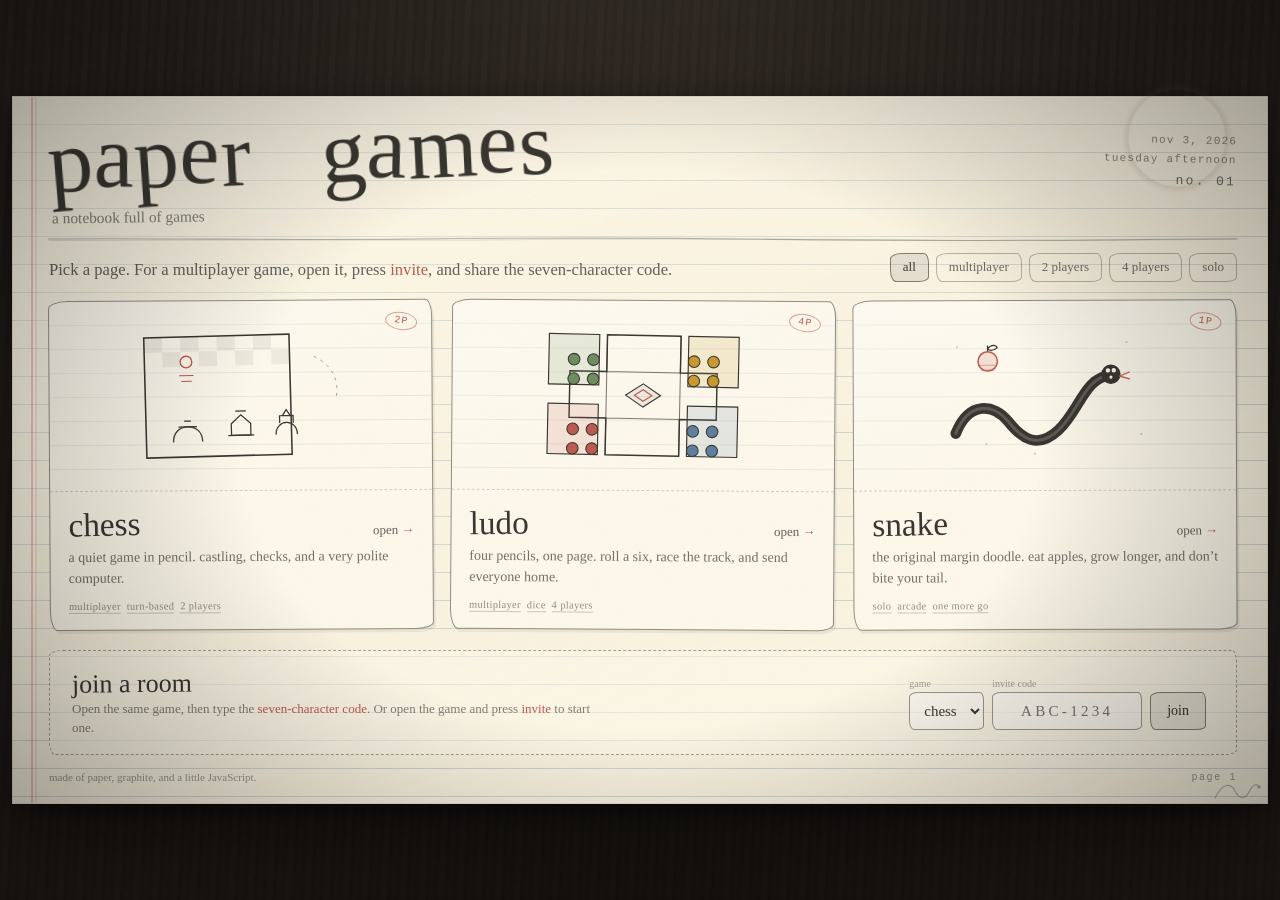
==== index.html @ 5cd3dcb8 "Paper Games: fix peer-to-peer rooms and rework the Ludo board Rooms - Adapt to the current Trystero " ====
<!DOCTYPE html>
<html lang="en">
<head>
<meta charset="utf-8">
<meta name="viewport" content="width=device-width, initial-scale=1">
<title>paper games — a notebook full of games</title>
<style>
  :root{
    --paper:#fbf4e2;
    --paper-hi:#fdf8ea;
    --ink:#3a3733;
    --soft:rgba(58,55,50,.62);
    --rule:rgba(96,136,168,.30);
    --red:#bf5a4e;
    --green:#6f8f5f;
    --yellow:#c99a2c;
    --blue:#5f7f9f;
    --hand:"Bradley Hand","Chalkboard SE","Segoe Print","Comic Sans MS",cursive;
    --type:"Courier New",Courier,monospace;
  }
  *{box-sizing:border-box}
  html{height:100%}
  body{
    margin:0;
    min-height:100%;
    padding:10px 12px;
    display:flex;
    align-items:center;
    justify-content:center;
    font-family:var(--hand);
    color:var(--ink);
    background:
      radial-gradient(900px 520px at 50% -10%, rgba(255,236,198,.10), transparent 62%),
      radial-gradient(1200px 800px at 50% 115%, rgba(0,0,0,.55), transparent 68%),
      repeating-linear-gradient(93deg, #2b241f 0 4px, #29221d 4px 9px, #2d2620 9px 15px, #28211c 15px 19px);
    background-color:#241e1a;
    overflow-x:hidden;
    -webkit-font-smoothing:antialiased;
  }
  body::after{
    content:"";
    position:fixed;
    inset:0;
    pointer-events:none;
    background:radial-gradient(ellipse at center, transparent 44%, rgba(0,0,0,.42) 100%);
    z-index:5;
  }
  .paper{
    position:relative;
    width:min(1900px,100%);
    padding:26px 30px 20px 36px;
    background-color:var(--paper);
    background-image:
      linear-gradient(158deg, rgba(255,250,235,.55), rgba(240,229,203,.10) 58%, rgba(255,255,255,0) 100%),
      repeating-linear-gradient(to bottom, transparent 0 27px, var(--rule) 27px 28px);
    box-shadow:
      0 1px 0 rgba(255,255,255,.55) inset,
      0 30px 70px rgba(0,0,0,.55),
      0 6px 18px rgba(0,0,0,.32);
    border:1px solid rgba(90,72,45,.12);
    animation:settle .6s cubic-bezier(.2,.8,.2,1) both;
  }
  @keyframes settle{
    from{opacity:0; transform:translateY(14px) scale(.994)}
    to{opacity:1; transform:none}
  }
  .paper::before{
    content:"";
    position:absolute;
    top:0; bottom:0;
    left:18px;
    width:1.5px;
    background:rgba(191,90,78,.30);
    box-shadow:4px 0 0 rgba(191,90,78,.13);
    pointer-events:none;
    z-index:1;
  }
  .paper::after{
    content:"";
    position:absolute;
    inset:0;
    z-index:50;
    pointer-events:none;
    opacity:.055;
    mix-blend-mode:multiply;
    background-image:url("data:image/svg+xml,%3Csvg xmlns='http://www.w3.org/2000/svg' width='180' height='180'%3E%3Cfilter id='n'%3E%3CfeTurbulence type='fractalNoise' baseFrequency='.86' numOctaves='3' stitchTiles='stitch'/%3E%3C/filter%3E%3Crect width='180' height='180' filter='url(%23n)' opacity='.7'/%3E%3C/svg%3E");
  }
  .stain{
    position:absolute;
    top:-22px; right:24px;
    width:132px; height:126px;
    border-radius:47% 53% 50% 50%;
    transform:rotate(14deg);
    background:radial-gradient(circle at 50% 50%,
      transparent 0 52%,
      rgba(132,92,48,.13) 54%,
      rgba(132,92,48,.07) 57%,
      rgba(132,92,48,.015) 60%,
      transparent 62%);
    filter:blur(.6px);
    pointer-events:none;
    z-index:0;
  }

  header{
    position:relative;
    z-index:3;
    display:flex;
    justify-content:space-between;
    align-items:flex-start;
    gap:18px;
  }
  h1{
    margin:0;
    font-weight:400;
    font-size:clamp(56px,7vw,104px);
    line-height:.82;
    letter-spacing:.01em;
    transform:rotate(-2deg);
    transform-origin:left bottom;
    filter:url(#pencil-edge);
  }
  h1 span{display:inline-block; transform:translateY(var(--y,0)) rotate(var(--r,0deg))}
  .subtitle{
    margin:10px 0 0 3px;
    font-size:clamp(14px,1.2vw,17px);
    color:var(--soft);
    transform:rotate(-.8deg);
  }
  .meta{
    flex:none;
    text-align:right;
    font-family:var(--type);
    font-size:11px;
    line-height:1.75;
    letter-spacing:.11em;
    color:rgba(58,55,50,.58);
    transform:rotate(1.2deg);
    padding-top:8px;
  }
  .meta b{font-weight:400; display:block}
  .meta .no{font-size:13px; letter-spacing:.18em; color:rgba(58,55,50,.72)}

  .rule{
    display:block;
    width:100%;
    height:7px;
    margin:12px 0 4px;
    color:var(--ink);
    overflow:visible;
    position:relative;
    z-index:2;
  }

  .intro{
    position:relative;
    z-index:3;
    display:flex;
    justify-content:space-between;
    align-items:flex-end;
    gap:18px;
    margin:10px 0 18px;
  }
  .intro p{
    margin:0;
    max-width:720px;
    font-size:clamp(15px,1.3vw,19px);
    line-height:1.45;
    color:rgba(58,55,50,.78);
  }
  .intro p b{font-weight:400; color:var(--red)}
  .filters{display:flex; flex-wrap:wrap; gap:7px; justify-content:flex-end}
  .chip{
    appearance:none;
    padding:5px 12px 6px;
    font-family:var(--hand);
    font-size:13px;
    color:rgba(58,55,50,.72);
    background:transparent;
    border:1.3px solid rgba(58,55,50,.35);
    border-radius:12px 5px 10px 6px / 6px 10px 5px 12px;
    cursor:pointer;
  }
  .chip:hover{background:rgba(58,55,50,.06)}
  .chip.active{background:rgba(58,55,50,.1); border-color:rgba(58,55,50,.6); color:var(--ink)}
  .chip:focus-visible{outline:2px solid var(--red); outline-offset:2px}

  .games{
    position:relative;
    z-index:3;
    display:grid;
    grid-template-columns:repeat(3,minmax(0,1fr));
    gap:18px;
  }
  .game-card{
    position:relative;
    display:flex;
    flex-direction:column;
    min-height:330px;
    color:var(--ink);
    text-decoration:none;
    background:var(--paper-hi);
    border:1.5px solid rgba(58,55,50,.55);
    border-radius:20px 7px 17px 8px / 8px 17px 7px 20px;
    box-shadow:2px 3px 0 rgba(58,55,50,.08);
    overflow:hidden;
    transition:transform .18s ease, box-shadow .18s ease;
    transform:rotate(var(--tilt,-.35deg));
  }
  .game-card:nth-child(2){--tilt:.4deg}
  .game-card:nth-child(3){--tilt:-.2deg}
  .game-card:hover{
    transform:rotate(0deg) translateY(-4px);
    box-shadow:4px 8px 0 rgba(58,55,50,.10);
  }
  .game-card:focus-visible{outline:2px solid var(--red); outline-offset:4px}
  .card-art{
    position:relative;
    height:190px;
    flex:none;
    display:grid;
    place-items:center;
    border-bottom:1px dashed rgba(58,55,50,.22);
    background:
      linear-gradient(160deg, rgba(255,255,255,.35), transparent 70%),
      repeating-linear-gradient(to bottom, transparent 0 23px, rgba(96,136,168,.14) 23px 24px);
  }
  .card-art svg{width:82%; height:82%; overflow:visible}
  .stamp{
    position:absolute;
    top:12px; right:14px;
    padding:2px 8px 3px;
    font-family:var(--type);
    font-size:10px;
    letter-spacing:.12em;
    color:var(--red);
    border:1.3px solid rgba(191,90,78,.55);
    border-radius:50%;
    transform:rotate(8deg);
    background:rgba(253,248,234,.7);
  }
  .card-body{padding:16px 18px 16px; display:flex; flex-direction:column; flex:1}
  .card-top{display:flex; align-items:baseline; justify-content:space-between; gap:10px}
  .card-top h2{
    margin:0;
    font-weight:400;
    font-size:clamp(30px,2.6vw,40px);
    line-height:1;
    transform:rotate(-1deg);
  }
  .card-body p{
    margin:7px 0 0;
    font-size:14px;
    line-height:1.45;
    color:rgba(58,55,50,.7);
    flex:1;
  }
  .card-tags{display:flex; flex-wrap:wrap; gap:6px; margin-top:12px}
  .card-tags span{
    font-size:10.5px;
    letter-spacing:.03em;
    color:rgba(58,55,50,.55);
    border-bottom:1px solid rgba(58,55,50,.25);
    padding-bottom:1px;
  }
  .card-play{
    margin-top:12px;
    font-size:13px;
    color:rgba(58,55,50,.78);
  }
  .card-play:after{content:" →"; color:var(--red)}

  .join-card{
    position:relative;
    z-index:3;
    margin-top:20px;
    padding:18px 22px 16px;
    background:rgba(253,248,234,.55);
    border:1.5px dashed rgba(58,55,50,.45);
    border-radius:14px 5px 12px 6px / 6px 12px 5px 14px;
    display:flex;
    align-items:flex-end;
    justify-content:space-between;
    gap:22px;
    flex-wrap:wrap;
  }
  .join-copy{max-width:520px}
  .join-copy h2{margin:0; font-weight:400; font-size:26px; line-height:1; transform:rotate(-.6deg)}
  .join-copy p{margin:5px 0 0; font-size:13px; line-height:1.45; color:var(--soft)}
  .join-copy p b{font-weight:400; color:var(--red)}
  .join-form{display:flex; align-items:flex-end; gap:8px; flex-wrap:wrap}
  .join-field{display:flex; flex-direction:column; gap:3px; font-size:10px; color:rgba(58,55,50,.45)}
  .join-field select,
  .join-field input{
    height:38px;
    padding:0 10px;
    font-family:var(--hand);
    font-size:15px;
    color:var(--ink);
    background:rgba(255,255,255,.4);
    border:1.4px solid rgba(58,55,50,.5);
    border-radius:9px 4px 8px 5px / 5px 8px 4px 9px;
    outline:none;
  }
  .join-field input{
    width:150px;
    letter-spacing:.22em;
    text-transform:uppercase;
    text-align:center;
  }
  .join-field input:focus{border-color:var(--ink); box-shadow:0 0 0 2px rgba(191,90,78,.15)}
  .join-btn{
    appearance:none;
    height:38px;
    padding:0 16px;
    font-family:var(--hand);
    font-size:14px;
    color:var(--ink);
    background:rgba(58,55,50,.08);
    border:1.4px solid rgba(58,55,50,.6);
    border-radius:11px 4px 9px 5px / 5px 9px 4px 11px;
    cursor:pointer;
  }
  .join-btn:hover{background:rgba(58,55,50,.13)}
  .join-btn:focus-visible{outline:2px solid var(--red); outline-offset:2px}
  .join-error{
    width:100%;
    margin:0;
    font-size:11px;
    color:var(--red);
  }

  footer{
    position:relative;
    z-index:3;
    display:flex;
    justify-content:space-between;
    align-items:flex-end;
    gap:14px;
    margin-top:16px;
    font-size:11px;
    color:rgba(58,55,50,.5);
  }
  footer .page{font-family:var(--type); font-size:10px; letter-spacing:.16em}
  .doodle{
    position:absolute;
    right:4px;
    bottom:-2px;
    width:52px;
    height:34px;
    opacity:.32;
    pointer-events:none;
    z-index:2;
  }

  @media (max-width:1050px){
    .games{grid-template-columns:repeat(2,minmax(0,1fr))}
  }
  @media (max-width:700px){
    body{padding:8px}
    .paper{padding:18px 16px 14px 26px}
    .paper::before{left:12px}
    .stain{width:100px; height:96px; top:-16px; right:10px}
    header{gap:10px}
    .meta{font-size:9px}
    .intro{align-items:flex-start; flex-direction:column; gap:10px}
    .filters{justify-content:flex-start}
    .games{grid-template-columns:1fr; gap:14px}
    .game-card{min-height:300px}
    .card-art{height:165px}
    .join-card{padding:16px}
    .join-form{width:100%}
    .join-field input{width:130px}
  }
  @media (prefers-reduced-motion:reduce){
    .paper{animation:none}
    .game-card{transition:none}
  }
</style>
</head>
<body>

<svg width="0" height="0" style="position:absolute" aria-hidden="true" focusable="false">
  <defs>
    <filter id="pencil-edge" x="-8%" y="-15%" width="116%" height="135%">
      <feTurbulence type="fractalNoise" baseFrequency=".9" numOctaves="2" seed="7" result="n"/>
      <feDisplacementMap in="SourceGraphic" in2="n" scale=".9" xChannelSelector="R" yChannelSelector="G"/>
    </filter>
  </defs>
</svg>

<main class="paper">
  <div class="stain" aria-hidden="true"></div>

  <header>
    <div>
      <h1 aria-label="paper games">
        <span style="--r:-3deg;--y:2px">p</span><span style="--r:2deg;--y:-1px">a</span><span style="--r:-2deg;--y:1px">p</span><span style="--r:3deg;--y:-2px">e</span><span style="--r:-1deg;--y:2px">r</span>
        <span style="--r:2deg;--y:1px">&nbsp;</span>
        <span style="--r:-2deg;--y:2px">g</span><span style="--r:3deg;--y:-1px">a</span><span style="--r:-1deg;--y:1px">m</span><span style="--r:2deg;--y:-2px">e</span><span style="--r:-2deg;--y:1px">s</span>
      </h1>
      <p class="subtitle">a notebook full of games</p>
    </div>
    <div class="meta" aria-hidden="true">
      <b>nov 3, 2026</b>
      <b>tuesday afternoon</b>
      <span class="no">no. 01</span>
    </div>
  </header>

  <svg class="rule" viewBox="0 0 600 7" preserveAspectRatio="none" aria-hidden="true">
    <path d="M0 3 C 60 2, 118 4.4, 180 3.1 S 300 1.6, 366 3.4 S 500 4.6, 600 2.7" fill="none" stroke="currentColor" stroke-width="1.1" opacity=".34" stroke-linecap="round"/>
    <path d="M0 4.4 C 80 3.4, 150 5, 228 3.9 S 388 2.6, 466 4.2 S 552 3.1, 600 3.8" fill="none" stroke="currentColor" stroke-width=".65" opacity=".18" stroke-linecap="round"/>
  </svg>

  <div class="intro">
    <p>Pick a page. For a multiplayer game, open it, press <b>invite</b>, and share the seven-character code.</p>
    <div class="filters" aria-label="Filter games">
      <button class="chip active" data-filter="all" type="button">all</button>
      <button class="chip" data-filter="multiplayer" type="button">multiplayer</button>
      <button class="chip" data-filter="2p" type="button">2 players</button>
      <button class="chip" data-filter="4p" type="button">4 players</button>
      <button class="chip" data-filter="solo" type="button">solo</button>
    </div>
  </div>

  <section class="games" id="games">
    <a class="game-card" href="games/chess/" data-tags="multiplayer 2p">
      <div class="card-art">
        <span class="stamp">2P</span>
        <svg viewBox="0 0 300 160" aria-hidden="true">
          <g transform="rotate(-1.2 150 80)">
            <rect x="52" y="18" width="150" height="124" fill="none" stroke="#3a3733" stroke-width="1.6"/>
            <g fill="rgba(58,55,50,.07)">
              <rect x="52" y="18" width="18.75" height="15.5"/>
              <rect x="89.5" y="18" width="18.75" height="15.5"/>
              <rect x="127" y="18" width="18.75" height="15.5"/>
              <rect x="164.5" y="18" width="18.75" height="15.5"/>
              <rect x="70.75" y="33.5" width="18.75" height="15.5"/>
              <rect x="108.25" y="33.5" width="18.75" height="15.5"/>
              <rect x="145.75" y="33.5" width="18.75" height="15.5"/>
              <rect x="183.25" y="33.5" width="18.75" height="15.5"/>
            </g>
            <g fill="none" stroke="#3a3733" stroke-width="1.3" stroke-linecap="round">
              <path d="M80 126c0-9 6-15 15-15s15 6 15 15"/>
              <path d="M86 111h18M92 105h6"/>
              <path d="M140 121v-12l10-9 10 9v12z"/>
              <path d="M137 121h26M145 96h10"/>
              <path d="M186 121c0-7 5-12 11-12s11 5 11 12M190 109v-7h14v7M193 102l4-6 4 6"/>
            </g>
            <circle cx="95" cy="44" r="6" fill="none" stroke="#bf5a4e" stroke-width="1.4"/>
            <path d="M88 58h14M90 64h10" fill="none" stroke="#bf5a4e" stroke-width="1.1" stroke-linecap="round"/>
          </g>
          <path d="M226 40c18 8 27 24 23 43" fill="none" stroke="#3a3733" stroke-width="1" stroke-dasharray="3 5" opacity=".45"/>
        </svg>
      </div>
      <div class="card-body">
        <div class="card-top"><h2>chess</h2><span class="card-play">open</span></div>
        <p>a quiet game in pencil. castling, checks, and a very polite computer.</p>
        <div class="card-tags"><span>multiplayer</span><span>turn-based</span><span>2 players</span></div>
      </div>
    </a>

    <a class="game-card" href="games/ludo/" data-tags="multiplayer 4p">
      <div class="card-art">
        <span class="stamp">4P</span>
        <svg viewBox="0 0 300 160" aria-hidden="true">
          <g transform="rotate(.8 150 80)">
            <path d="M112 18h76v38h38v48h-38v38h-76v-38H74V56h38z" fill="none" stroke="#3a3733" stroke-width="1.5"/>
            <rect x="52" y="18" width="52" height="52" fill="rgba(111,143,95,.15)" stroke="#3a3733" stroke-width="1.2"/>
            <rect x="196" y="18" width="52" height="52" fill="rgba(201,154,44,.16)" stroke="#3a3733" stroke-width="1.2"/>
            <rect x="52" y="90" width="52" height="52" fill="rgba(191,90,78,.14)" stroke="#3a3733" stroke-width="1.2"/>
            <rect x="196" y="90" width="52" height="52" fill="rgba(95,127,159,.15)" stroke="#3a3733" stroke-width="1.2"/>
            <g fill="none" stroke="#3a3733" stroke-width="1.1" opacity=".65">
              <path d="M112 56h76M112 104h76M112 18v124M188 18v124"/>
            </g>
            <g>
              <circle cx="78" cy="44" r="6" fill="#6f8f5f" stroke="#3a3733" stroke-width="1.1"/>
              <circle cx="98" cy="44" r="6" fill="#6f8f5f" stroke="#3a3733" stroke-width="1.1"/>
              <circle cx="78" cy="64" r="6" fill="#6f8f5f" stroke="#3a3733" stroke-width="1.1"/>
              <circle cx="98" cy="64" r="6" fill="#6f8f5f" stroke="#3a3733" stroke-width="1.1"/>
              <circle cx="222" cy="44" r="6" fill="#c99a2c" stroke="#3a3733" stroke-width="1.1"/>
              <circle cx="202" cy="44" r="6" fill="#c99a2c" stroke="#3a3733" stroke-width="1.1"/>
              <circle cx="222" cy="64" r="6" fill="#c99a2c" stroke="#3a3733" stroke-width="1.1"/>
              <circle cx="202" cy="64" r="6" fill="#c99a2c" stroke="#3a3733" stroke-width="1.1"/>
              <circle cx="78" cy="116" r="6" fill="#bf5a4e" stroke="#3a3733" stroke-width="1.1"/>
              <circle cx="98" cy="116" r="6" fill="#bf5a4e" stroke="#3a3733" stroke-width="1.1"/>
              <circle cx="78" cy="136" r="6" fill="#bf5a4e" stroke="#3a3733" stroke-width="1.1"/>
              <circle cx="98" cy="136" r="6" fill="#bf5a4e" stroke="#3a3733" stroke-width="1.1"/>
              <circle cx="222" cy="116" r="6" fill="#5f7f9f" stroke="#3a3733" stroke-width="1.1"/>
              <circle cx="202" cy="116" r="6" fill="#5f7f9f" stroke="#3a3733" stroke-width="1.1"/>
              <circle cx="222" cy="136" r="6" fill="#5f7f9f" stroke="#3a3733" stroke-width="1.1"/>
              <circle cx="202" cy="136" r="6" fill="#5f7f9f" stroke="#3a3733" stroke-width="1.1"/>
            </g>
            <path d="M150 68l18 12-18 12-18-12z" fill="rgba(58,55,50,.08)" stroke="#3a3733" stroke-width="1.2"/>
            <path d="M150 74l9 6-9 6-9-6z" fill="none" stroke="#bf5a4e" stroke-width="1.2"/>
          </g>
        </svg>
      </div>
      <div class="card-body">
        <div class="card-top"><h2>ludo</h2><span class="card-play">open</span></div>
        <p>four pencils, one page. roll a six, race the track, and send everyone home.</p>
        <div class="card-tags"><span>multiplayer</span><span>dice</span><span>4 players</span></div>
      </div>
    </a>

    <a class="game-card" href="games/snake/" data-tags="solo">
      <div class="card-art">
        <span class="stamp">1P</span>
        <svg viewBox="0 0 300 160" aria-hidden="true">
          <g transform="rotate(-.6 150 80)">
            <path d="M58 118c14-34 40-30 54-12s30 30 52 10 28-54 54-56" fill="none" stroke="#3a3733" stroke-width="11" stroke-linecap="round"/>
            <path d="M58 118c14-34 40-30 54-12s30 30 52 10 28-54 54-56" fill="none" stroke="#fdf8ea" stroke-width="3" stroke-linecap="round" opacity=".18"/>
            <circle cx="219" cy="59" r="10" fill="#3a3733"/>
            <circle cx="216" cy="55" r="2.3" fill="#fdf8ea"/>
            <circle cx="222" cy="55" r="2.3" fill="#fdf8ea"/>
            <circle cx="219" cy="62" r="1.6" fill="#fdf8ea"/>
            <path d="M228 61l10 3m-10-3l10-4" fill="none" stroke="#bf5a4e" stroke-width="1.3" stroke-linecap="round"/>
            <circle cx="92" cy="44" r="10" fill="rgba(191,90,78,.15)" stroke="#bf5a4e" stroke-width="1.6"/>
            <path d="M92 33v-5M92 31c4-5 9-4 10-1-4 3-8 3-10 1z" fill="none" stroke="#3a3733" stroke-width="1.2" stroke-linecap="round"/>
            <path d="M83 48h18M85 53h14" fill="none" stroke="#bf5a4e" stroke-width="1" opacity=".5"/>
          </g>
          <g fill="rgba(58,55,50,.22)">
            <circle cx="60" cy="30" r="1.2"/><circle cx="90" cy="130" r="1.2"/><circle cx="250" cy="120" r="1.2"/>
            <circle cx="235" cy="25" r="1.2"/><circle cx="140" cy="140" r="1.2"/>
          </g>
        </svg>
      </div>
      <div class="card-body">
        <div class="card-top"><h2>snake</h2><span class="card-play">open</span></div>
        <p>the original margin doodle. eat apples, grow longer, and don’t bite your tail.</p>
        <div class="card-tags"><span>solo</span><span>arcade</span><span>one more go</span></div>
      </div>
    </a>
  </section>

  <section class="join-card" aria-label="Join a room">
    <div class="join-copy">
      <h2>join a room</h2>
      <p>Open the same game, then type the <b>seven-character code</b>. Or open the game and press <b>invite</b> to start one.</p>
    </div>
    <form class="join-form" id="joinForm">
      <label class="join-field"><span>game</span>
        <select id="joinGame">
          <option value="chess">chess</option>
          <option value="ludo">ludo</option>
        </select>
      </label>
      <label class="join-field"><span>invite code</span>
        <input id="joinCode" maxlength="200" placeholder="ABC-1234" autocomplete="off" spellcheck="false" aria-label="Invite code">
      </label>
      <button class="join-btn" type="submit">join</button>
      <p class="join-error" id="joinError" role="status"></p>
    </form>
  </section>

  <footer>
    <span>made of paper, graphite, and a little JavaScript.</span>
    <span class="page">page 1</span>
  </footer>

  <svg class="doodle" viewBox="0 0 52 34" aria-hidden="true">
    <path d="M4 27c8-16 16-15 20-7s10 9 14 1 8-9 10-5" fill="none" stroke="#3a3733" stroke-width="1.2" stroke-linecap="round"/>
    <circle cx="48" cy="16" r="1.8" fill="#3a3733"/>
  </svg>
</main>

<script>
(function(){
  'use strict';

  const ALPHABET = '23456789ABCDEFGHJKLMNPQRSTUVWXYZ';
  const chips = Array.prototype.slice.call(document.querySelectorAll('.chip'));
  const cards = Array.prototype.slice.call(document.querySelectorAll('.game-card'));

  chips.forEach(function(chip){
    chip.addEventListener('click', function(){
      chips.forEach(function(c){ c.classList.toggle('active', c === chip); });
      const filter = chip.dataset.filter;
      cards.forEach(function(card){
        const tags = (card.dataset.tags || '').split(/\s+/);
        card.style.display = (filter === 'all' || tags.indexOf(filter) !== -1) ? '' : 'none';
      });
    });
  });

  function norm(s){
    let v = String(s || '').trim();
    const hash = v.indexOf('#');
    if (hash !== -1) v = v.slice(hash + 1);
    return v.toUpperCase().replace(/[^A-Z0-9]/g, '').slice(0, 7);
  }

  function valid(s){
    return /^[23456789ABCDEFGHJKLMNPQRSTUVWXYZ]{7}$/.test(s);
  }

  const form = document.getElementById('joinForm');
  const input = document.getElementById('joinCode');
  const game = document.getElementById('joinGame');
  const err = document.getElementById('joinError');

  input.addEventListener('input', function(){
    input.value = norm(input.value);
    err.textContent = '';
  });

  form.addEventListener('submit', function(e){
    e.preventDefault();
    const code = norm(input.value);
    if (!valid(code)){
      err.textContent = 'That code is not 7 characters. Check the card and try again.';
      input.focus();
      return;
    }
    location.href = 'games/' + game.value + '/#' + code;
  });
})();
</script>
</body>
</html>
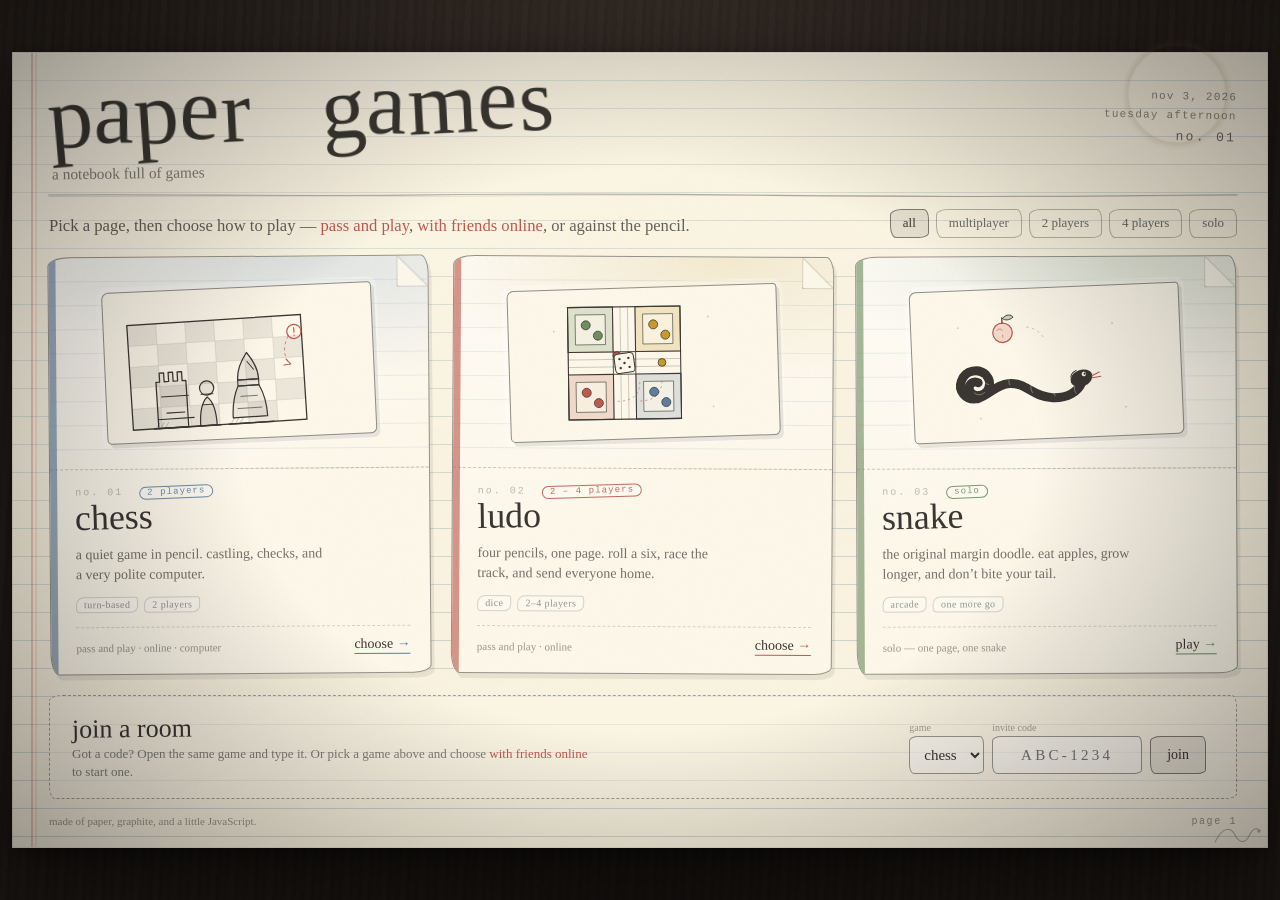
==== commit 8bd5ba5c: "A proper folio for the hub, and a way to choose how to play - Each game card is now a small folio: c" ====
--- a/index.html
+++ b/index.html
@@ -3,6 +3,8 @@
 <head>
 <meta charset="utf-8">
 <meta name="viewport" content="width=device-width, initial-scale=1">
+
+<link rel="icon" href="assets/favicon.svg" type="image/svg+xml">
 <title>paper games — a notebook full of games</title>
 <style>
   :root{
@@ -190,85 +192,145 @@
     z-index:3;
     display:grid;
     grid-template-columns:repeat(3,minmax(0,1fr));
-    gap:18px;
+    gap:22px;
   }
   .game-card{
+    --spine:#bf5a4e;
+    --tint:rgba(191,90,78,.15);
+    --accent:#bf5a4e;
     position:relative;
     display:flex;
     flex-direction:column;
-    min-height:330px;
+    min-height:400px;
     color:var(--ink);
     text-decoration:none;
-    background:var(--paper-hi);
-    border:1.5px solid rgba(58,55,50,.55);
-    border-radius:20px 7px 17px 8px / 8px 17px 7px 20px;
-    box-shadow:2px 3px 0 rgba(58,55,50,.08);
+    background:
+      linear-gradient(165deg, rgba(255,255,255,.55), rgba(253,248,234,.15) 60%),
+      var(--paper-hi);
+    border:1.5px solid rgba(58,55,50,.52);
+    border-radius:22px 8px 18px 9px / 9px 18px 8px 22px;
+    box-shadow:3px 5px 0 rgba(58,55,50,.09);
     overflow:hidden;
-    transition:transform .18s ease, box-shadow .18s ease;
-    transform:rotate(var(--tilt,-.35deg));
-  }
-  .game-card:nth-child(2){--tilt:.4deg}
-  .game-card:nth-child(3){--tilt:-.2deg}
+    transition:transform .2s ease, box-shadow .2s ease;
+    transform:rotate(var(--tilt,-.4deg));
+  }
+  .game-card::before{
+    content:"";
+    position:absolute;
+    left:0; top:0; bottom:0;
+    width:7px;
+    background:var(--spine);
+    opacity:.62;
+    z-index:2;
+  }
+  .game-card::after{
+    content:"";
+    position:absolute;
+    top:0; right:0;
+    width:30px; height:30px;
+    background:linear-gradient(225deg, transparent 48%, rgba(58,55,50,.16) 50%, rgba(253,248,234,.96) 53%);
+    border-left:1px solid rgba(58,55,50,.14);
+    border-bottom:1px solid rgba(58,55,50,.14);
+    z-index:3;
+  }
+  .game-card:nth-child(1){--tilt:-.45deg; --spine:#5f7f9f; --tint:rgba(95,127,159,.18); --accent:#5f7f9f}
+  .game-card:nth-child(2){--tilt:.35deg; --spine:#bf5a4e; --tint:rgba(201,154,44,.18); --accent:#bf5a4e}
+  .game-card:nth-child(3){--tilt:-.25deg; --spine:#6f8f5f; --tint:rgba(111,143,95,.18); --accent:#6f8f5f}
   .game-card:hover{
-    transform:rotate(0deg) translateY(-4px);
-    box-shadow:4px 8px 0 rgba(58,55,50,.10);
+    transform:rotate(0deg) translateY(-5px);
+    box-shadow:5px 10px 0 rgba(58,55,50,.10);
   }
   .game-card:focus-visible{outline:2px solid var(--red); outline-offset:4px}
   .card-art{
     position:relative;
-    height:190px;
+    height:212px;
     flex:none;
     display:grid;
     place-items:center;
-    border-bottom:1px dashed rgba(58,55,50,.22);
+    border-bottom:1px dashed rgba(58,55,50,.24);
     background:
-      linear-gradient(160deg, rgba(255,255,255,.35), transparent 70%),
-      repeating-linear-gradient(to bottom, transparent 0 23px, rgba(96,136,168,.14) 23px 24px);
-  }
-  .card-art svg{width:82%; height:82%; overflow:visible}
+      radial-gradient(130% 95% at 72% 0%, var(--tint), transparent 62%),
+      repeating-linear-gradient(to bottom, transparent 0 23px, rgba(96,136,168,.13) 23px 24px);
+  }
+  .art-plate{
+    width:auto;
+    height:72%;
+    aspect-ratio:16/9;
+    display:grid;
+    place-items:center;
+    background:var(--paper-hi);
+    border:1.4px solid rgba(58,55,50,.55);
+    border-radius:7px 4px 6px 5px;
+    box-shadow:3px 4px 0 rgba(58,55,50,.11), 0 0 0 5px rgba(255,255,255,.28);
+    transform:rotate(-2.1deg);
+    transition:transform .3s cubic-bezier(.2,.8,.2,1);
+  }
+  .game-card:hover .art-plate{transform:rotate(-.5deg) translateY(-3px)}
+  .art-plate svg{width:90%; height:90%; overflow:visible}
   .stamp{
-    position:absolute;
-    top:12px; right:14px;
-    padding:2px 8px 3px;
+    display:inline-block;
+    margin-left:8px;
+    padding:0 7px 1px;
     font-family:var(--type);
-    font-size:10px;
+    font-size:9px;
     letter-spacing:.12em;
-    color:var(--red);
-    border:1.3px solid rgba(191,90,78,.55);
-    border-radius:50%;
-    transform:rotate(8deg);
-    background:rgba(253,248,234,.7);
-  }
-  .card-body{padding:16px 18px 16px; display:flex; flex-direction:column; flex:1}
-  .card-top{display:flex; align-items:baseline; justify-content:space-between; gap:10px}
+    color:var(--accent);
+    border:1px solid var(--accent);
+    border-radius:9px;
+    transform:rotate(-2deg);
+    background:rgba(255,255,255,.3);
+    opacity:.9;
+    vertical-align:middle;
+  }
+  .card-body{padding:16px 20px 18px 25px; display:flex; flex-direction:column; flex:1}
+  .card-no{font-family:var(--type); font-size:10px; letter-spacing:.2em; color:rgba(58,55,50,.32)}
+  .card-top{display:flex; align-items:baseline; justify-content:space-between; gap:10px; margin-top:2px}
   .card-top h2{
     margin:0;
     font-weight:400;
-    font-size:clamp(30px,2.6vw,40px);
+    font-size:clamp(32px,2.8vw,42px);
     line-height:1;
-    transform:rotate(-1deg);
+    transform:rotate(-1.2deg);
+    transform-origin:left bottom;
   }
   .card-body p{
-    margin:7px 0 0;
+    margin:8px 0 0;
     font-size:14px;
     line-height:1.45;
     color:rgba(58,55,50,.7);
     flex:1;
+    max-width:36ch;
   }
   .card-tags{display:flex; flex-wrap:wrap; gap:6px; margin-top:12px}
   .card-tags span{
-    font-size:10.5px;
-    letter-spacing:.03em;
-    color:rgba(58,55,50,.55);
-    border-bottom:1px solid rgba(58,55,50,.25);
+    font-size:10px;
+    letter-spacing:.04em;
+    color:rgba(58,55,50,.52);
+    border:1px solid rgba(58,55,50,.2);
+    border-radius:8px 3px 7px 4px;
+    padding:1px 7px 2px;
+    background:rgba(255,255,255,.28);
+  }
+  .card-foot{
+    display:flex;
+    justify-content:space-between;
+    align-items:flex-end;
+    gap:12px;
+    margin-top:14px;
+    padding-top:10px;
+    border-top:1px dashed rgba(58,55,50,.2);
+  }
+  .card-modes{font-size:11px; line-height:1.4; color:rgba(58,55,50,.5)}
+  .card-play{
+    flex:none;
+    font-size:14px;
+    color:var(--ink);
+    border-bottom:1.4px solid var(--accent);
     padding-bottom:1px;
-  }
-  .card-play{
-    margin-top:12px;
-    font-size:13px;
-    color:rgba(58,55,50,.78);
-  }
-  .card-play:after{content:" →"; color:var(--red)}
+    transition:transform .18s ease;
+  }
+  .card-play:after{content:" →"; color:var(--accent)}
+  .game-card:hover .card-play{transform:translateX(2px)}
 
   .join-card{
     position:relative;
@@ -353,6 +415,89 @@
     z-index:2;
   }
 
+  /* ---------- how do you wish to play? ---------- */
+  .mode-overlay{
+    position:fixed;
+    inset:0;
+    z-index:3000;
+    display:grid;
+    place-items:center;
+    padding:16px;
+    background:rgba(28,22,18,.56);
+    opacity:0;
+    pointer-events:none;
+    transition:opacity .16s ease;
+  }
+  .mode-overlay.show{opacity:1; pointer-events:auto}
+  .mode-card{
+    position:relative;
+    width:min(100%,540px);
+    max-height:92vh;
+    overflow:auto;
+    padding:24px 30px 20px 34px;
+    color:var(--ink);
+    background-color:var(--paper-hi);
+    background-image:
+      linear-gradient(var(--mode-wash, rgba(191,90,78,.07)), var(--mode-wash, rgba(191,90,78,.07))),
+      repeating-linear-gradient(to bottom, transparent 0 27px, rgba(96,136,168,.16) 27px 28px);
+    border:1.6px solid var(--ink);
+    border-radius:26px 10px 22px 12px / 12px 22px 10px 26px;
+    box-shadow:7px 11px 0 rgba(0,0,0,.16);
+    transform:rotate(-.5deg);
+    animation:mode-in .22s cubic-bezier(.2,.8,.2,1) both;
+  }
+  @keyframes mode-in{from{opacity:0; transform:translateY(14px) rotate(-1.4deg) scale(.985)} to{opacity:1; transform:rotate(-.5deg)}}
+  .mode-card::before{content:""; position:absolute; inset:5px; border:1px solid rgba(58,55,50,.2);
+    border-radius:21px 8px 17px 9px / 9px 17px 8px 21px; pointer-events:none}
+  .mode-kicker{margin:0; font-family:var(--type); font-size:9.5px; letter-spacing:.22em; text-transform:uppercase; color:rgba(58,55,50,.45)}
+  .mode-title{margin:4px 0 0; font-weight:400; font-size:clamp(34px,5vw,46px); line-height:.95; transform:rotate(-1.4deg); transform-origin:left bottom}
+  .mode-sub{margin:7px 0 0; font-size:13px; line-height:1.45; color:var(--soft)}
+  .mode-x{
+    position:absolute; top:14px; right:16px;
+    appearance:none; width:30px; height:30px; padding:0;
+    font-family:var(--hand); font-size:21px; line-height:1;
+    color:rgba(58,55,50,.7); background:transparent;
+    border:1.2px solid rgba(58,55,50,.4); border-radius:50%; cursor:pointer;
+  }
+  .mode-x:hover{background:rgba(58,55,50,.07)}
+  .mode-list{display:grid; gap:9px; margin-top:18px; position:relative}
+  .mode-opt{
+    appearance:none;
+    display:grid;
+    grid-template-columns:42px minmax(0,1fr) auto;
+    align-items:center;
+    gap:13px;
+    width:100%;
+    padding:11px 14px 12px;
+    text-align:left;
+    font-family:var(--hand);
+    color:var(--ink);
+    background:rgba(255,255,255,.34);
+    border:1.4px solid rgba(58,55,50,.4);
+    border-radius:15px 6px 13px 7px / 7px 13px 6px 15px;
+    cursor:pointer;
+    transition:background .15s ease, border-color .15s ease, transform .15s ease;
+    animation:mode-row .28s ease both;
+  }
+  .mode-opt:nth-child(2){animation-delay:.04s}
+  .mode-opt:nth-child(3){animation-delay:.08s}
+  @keyframes mode-row{from{opacity:0; transform:translateY(6px)} to{opacity:1; transform:none}}
+  .mode-opt:hover{background:var(--mode-wash, rgba(191,90,78,.1)); border-color:rgba(58,55,50,.65); transform:translateX(2px)}
+  .mode-opt:focus-visible{outline:2px solid var(--red); outline-offset:3px}
+  .mode-ico{width:38px; height:38px; display:grid; place-items:center; border:1.3px solid rgba(58,55,50,.32);
+    border-radius:48% 52% 45% 55% / 54% 45% 55% 46%; color:rgba(58,55,50,.75)}
+  .mode-ico svg{width:21px; height:21px; overflow:visible}
+  .mode-name{font-size:19px; line-height:1.1}
+  .mode-note{display:block; margin-top:3px; font-size:12px; line-height:1.35; color:rgba(58,55,50,.55)}
+  .mode-go{font-family:var(--type); font-size:10px; letter-spacing:.14em; color:var(--mode-accent, var(--red)); text-transform:uppercase}
+  .mode-hint{margin:14px 0 0; font-family:var(--type); font-size:9.5px; letter-spacing:.12em; color:rgba(58,55,50,.38); text-transform:uppercase}
+  @media (max-width:480px){
+    .mode-card{padding:20px 16px 16px 20px}
+    .mode-opt{grid-template-columns:36px minmax(0,1fr); gap:10px}
+    .mode-go{display:none}
+    .mode-ico{width:32px; height:32px}
+    .mode-name{font-size:17px}
+  }
   @media (max-width:1050px){
     .games{grid-template-columns:repeat(2,minmax(0,1fr))}
   }
@@ -361,8 +506,9 @@
     .paper{padding:18px 16px 14px 26px}
     .paper::before{left:12px}
     .stain{width:100px; height:96px; top:-16px; right:10px}
-    header{gap:10px}
-    .meta{font-size:9px}
+    header{gap:8px; align-items:flex-start}
+    h1{font-size:clamp(38px,10.5vw,54px); white-space:nowrap}
+    .meta{display:none}
     .intro{align-items:flex-start; flex-direction:column; gap:10px}
     .filters{justify-content:flex-start}
     .games{grid-template-columns:1fr; gap:14px}
@@ -414,7 +560,7 @@
   </svg>
 
   <div class="intro">
-    <p>Pick a page. For a multiplayer game, open it, press <b>invite</b>, and share the seven-character code.</p>
+    <p>Pick a page, then choose how to play — <b>pass and play</b>, <b>with friends online</b>, or against the pencil.</p>
     <div class="filters" aria-label="Filter games">
       <button class="chip active" data-filter="all" type="button">all</button>
       <button class="chip" data-filter="multiplayer" type="button">multiplayer</button>
@@ -425,111 +571,173 @@
   </div>
 
   <section class="games" id="games">
-    <a class="game-card" href="games/chess/" data-tags="multiplayer 2p">
+    <a class="game-card" href="games/chess/" data-game="chess" data-tags="multiplayer 2p">
       <div class="card-art">
-        <span class="stamp">2P</span>
-        <svg viewBox="0 0 300 160" aria-hidden="true">
-          <g transform="rotate(-1.2 150 80)">
-            <rect x="52" y="18" width="150" height="124" fill="none" stroke="#3a3733" stroke-width="1.6"/>
-            <g fill="rgba(58,55,50,.07)">
-              <rect x="52" y="18" width="18.75" height="15.5"/>
-              <rect x="89.5" y="18" width="18.75" height="15.5"/>
-              <rect x="127" y="18" width="18.75" height="15.5"/>
-              <rect x="164.5" y="18" width="18.75" height="15.5"/>
-              <rect x="70.75" y="33.5" width="18.75" height="15.5"/>
-              <rect x="108.25" y="33.5" width="18.75" height="15.5"/>
-              <rect x="145.75" y="33.5" width="18.75" height="15.5"/>
-              <rect x="183.25" y="33.5" width="18.75" height="15.5"/>
+        <div class="art-plate">
+          <svg viewBox="0 0 320 180" aria-hidden="true">
+            <g transform="rotate(-1.1 160 90)">
+              <rect x="14" y="30" width="232" height="140" fill="none" stroke="#3a3733" stroke-width="1.7"/>
+              <g fill="rgba(58,55,50,.085)">
+                <rect x="14" y="30" width="38.66" height="28"/><rect x="91.33" y="30" width="38.66" height="28"/><rect x="168.66" y="30" width="38.66" height="28"/>
+                <rect x="52.66" y="58" width="38.66" height="28"/><rect x="130" y="58" width="38.66" height="28"/><rect x="207.33" y="58" width="38.66" height="28"/>
+                <rect x="14" y="86" width="38.66" height="28"/><rect x="91.33" y="86" width="38.66" height="28"/><rect x="168.66" y="86" width="38.66" height="28"/>
+                <rect x="52.66" y="114" width="38.66" height="28"/><rect x="130" y="114" width="38.66" height="28"/><rect x="207.33" y="114" width="38.66" height="28"/>
+                <rect x="14" y="142" width="38.66" height="28"/><rect x="91.33" y="142" width="38.66" height="28"/><rect x="168.66" y="142" width="38.66" height="28"/>
+              </g>
+              <g stroke="#3a3733" stroke-width=".7" opacity=".18">
+                <path d="M14 58h232M14 86h232M14 114h232M14 142h232"/>
+                <path d="M52.66 30v140M91.33 30v140M130 30v140M168.66 30v140M207.33 30v140"/>
+              </g>
+
+              <g fill="rgba(58,55,50,.08)" stroke="#3a3733" stroke-linejoin="round">
+                <path d="M48 170V108h5V96h6v12h6V96h6v12h6V96h6v12h5v62z" stroke-width="1.7"/>
+                <circle cx="115" cy="120" r="9.5" stroke-width="1.6"/>
+                <path d="M104 170c0-18 4-32 11-38 7 6 11 20 11 38z" stroke-width="1.6"/>
+                <path d="M171 76c9 12 14 24 14 36h-28c0-12 5-24 14-36z" stroke-width="1.7"/>
+                <path d="M157 112h28v8h-28z" stroke-width="1.5"/>
+                <path d="M157 120c-6 12-9 26-9 42h46c0-16-3-30-9-42z" stroke-width="1.6"/>
+              </g>
+              <g fill="none" stroke="#3a3733" stroke-linecap="round">
+                <path d="M42 170h58M99 170h32M142 170h60" stroke-width="2"/>
+                <path d="M54 128h36M60 150h24M48 158h48" stroke-width="1.4"/>
+                <path d="M107 128h16M108 142h14" stroke-width="1.2"/>
+                <path d="M171 88l8 11" stroke-width="1.3"/>
+                <path d="M160 134h22M155 150h32" stroke-width="1.2" opacity=".7"/>
+              </g>
+              <g fill="none" stroke="#3a3733" stroke-width=".9" opacity=".38">
+                <path d="M50 162l-5 7M56 162l-5 7M62 162l-5 7"/><path d="M150 162l-5 7M156 162l-5 7M162 162l-5 7"/>
+              </g>
+              <g fill="none" stroke="#bf5a4e" stroke-linecap="round">
+                <circle cx="236" cy="52" r="9.5" stroke-width="1.6"/>
+                <path d="M236 47v6" stroke-width="1.5"/>
+                <circle cx="236" cy="57" r="1" fill="#bf5a4e" stroke="none"/>
+                <path d="M228 58c-8 12-8 26 0 38" stroke-width="1.1" stroke-dasharray="3 5" opacity=".85"/>
+                <path d="M223 88l6 7-9 1" stroke-width="1.4"/>
+              </g>
             </g>
-            <g fill="none" stroke="#3a3733" stroke-width="1.3" stroke-linecap="round">
-              <path d="M80 126c0-9 6-15 15-15s15 6 15 15"/>
-              <path d="M86 111h18M92 105h6"/>
-              <path d="M140 121v-12l10-9 10 9v12z"/>
-              <path d="M137 121h26M145 96h10"/>
-              <path d="M186 121c0-7 5-12 11-12s11 5 11 12M190 109v-7h14v7M193 102l4-6 4 6"/>
-            </g>
-            <circle cx="95" cy="44" r="6" fill="none" stroke="#bf5a4e" stroke-width="1.4"/>
-            <path d="M88 58h14M90 64h10" fill="none" stroke="#bf5a4e" stroke-width="1.1" stroke-linecap="round"/>
-          </g>
-          <path d="M226 40c18 8 27 24 23 43" fill="none" stroke="#3a3733" stroke-width="1" stroke-dasharray="3 5" opacity=".45"/>
-        </svg>
+          </svg>
+        </div>
       </div>
       <div class="card-body">
-        <div class="card-top"><h2>chess</h2><span class="card-play">open</span></div>
+        <div class="card-no">no. 01 <span class="stamp">2 players</span></div>
+        <div class="card-top"><h2>chess</h2></div>
         <p>a quiet game in pencil. castling, checks, and a very polite computer.</p>
-        <div class="card-tags"><span>multiplayer</span><span>turn-based</span><span>2 players</span></div>
+        <div class="card-tags"><span>turn-based</span><span>2 players</span></div>
+        <div class="card-foot">
+          <span class="card-modes">pass and play · online · computer</span>
+          <span class="card-play">choose</span>
+        </div>
       </div>
     </a>
 
-    <a class="game-card" href="games/ludo/" data-tags="multiplayer 4p">
+    <a class="game-card" href="games/ludo/" data-game="ludo" data-tags="multiplayer 4p">
       <div class="card-art">
-        <span class="stamp">4P</span>
-        <svg viewBox="0 0 300 160" aria-hidden="true">
-          <g transform="rotate(.8 150 80)">
-            <path d="M112 18h76v38h38v48h-38v38h-76v-38H74V56h38z" fill="none" stroke="#3a3733" stroke-width="1.5"/>
-            <rect x="52" y="18" width="52" height="52" fill="rgba(111,143,95,.15)" stroke="#3a3733" stroke-width="1.2"/>
-            <rect x="196" y="18" width="52" height="52" fill="rgba(201,154,44,.16)" stroke="#3a3733" stroke-width="1.2"/>
-            <rect x="52" y="90" width="52" height="52" fill="rgba(191,90,78,.14)" stroke="#3a3733" stroke-width="1.2"/>
-            <rect x="196" y="90" width="52" height="52" fill="rgba(95,127,159,.15)" stroke="#3a3733" stroke-width="1.2"/>
-            <g fill="none" stroke="#3a3733" stroke-width="1.1" opacity=".65">
-              <path d="M112 56h76M112 104h76M112 18v124M188 18v124"/>
+        <div class="art-plate">
+          <svg viewBox="0 0 320 180" aria-hidden="true">
+            <g transform="rotate(.9 160 90)">
+              <g fill="none" stroke="#3a3733" stroke-width="1.4">
+                <rect x="60" y="14" width="150" height="150"/>
+                <rect x="60" y="14" width="60" height="60" fill="rgba(111,143,95,.22)"/>
+                <rect x="150" y="14" width="60" height="60" fill="rgba(201,154,44,.22)"/>
+                <rect x="60" y="104" width="60" height="60" fill="rgba(191,90,78,.2)"/>
+                <rect x="150" y="104" width="60" height="60" fill="rgba(95,127,159,.2)"/>
+                <rect x="120" y="74" width="30" height="30" fill="rgba(253,248,234,.9)" stroke-width="1.1"/>
+              </g>
+              <g fill="rgba(253,248,234,.72)" stroke="#3a3733" stroke-width=".8">
+                <rect x="70" y="24" width="40" height="40"/>
+                <rect x="160" y="24" width="40" height="40"/>
+                <rect x="70" y="114" width="40" height="40"/>
+                <rect x="160" y="114" width="40" height="40"/>
+              </g>
+              <g fill="none" stroke="#3a3733" stroke-width=".65" opacity=".5">
+                <path d="M120 14v60M130 14v60M140 14v60M120 74h30M120 84h30M120 94h30"/>
+                <path d="M120 104v60M130 104v60M140 104v60M60 74h60M60 84h60M60 94h60M150 74h60M150 84h60M150 94h60"/>
+                <path d="M150 14v60M120 74h30M120 84h30M120 94h30M150 104v60"/>
+              </g>
+              <g fill="none" stroke="#bf5a4e" stroke-width="1" stroke-dasharray="3 4" opacity=".7">
+                <path d="M125 140c22 0 30-10 30-25M155 140c22 0 30-12 30-30"/>
+              </g>
+              <g stroke="#3a3733" stroke-width="1">
+                <circle cx="84" cy="38" r="6" fill="#6f8f5f"/><circle cx="100" cy="52" r="6" fill="#6f8f5f"/>
+                <circle cx="174" cy="38" r="6" fill="#c99a2c"/><circle cx="190" cy="52" r="6" fill="#c99a2c"/>
+                <circle cx="84" cy="128" r="6" fill="#bf5a4e"/><circle cx="100" cy="142" r="6" fill="#bf5a4e"/>
+                <circle cx="174" cy="128" r="6" fill="#5f7f9f"/><circle cx="190" cy="142" r="6" fill="#5f7f9f"/>
+                <circle cx="125" cy="79" r="5.2" fill="#bf5a4e"/>
+                <circle cx="185" cy="89" r="5.2" fill="#c99a2c"/>
+              </g>
+              <g transform="rotate(-7 135 89)">
+                <rect x="122" y="76" width="26" height="26" rx="5" fill="#fdf8ea" stroke="#3a3733" stroke-width="1.4"/>
+                <g fill="#3a3733">
+                  <circle cx="129" cy="83" r="1.6"/><circle cx="141" cy="83" r="1.6"/>
+                  <circle cx="135" cy="89" r="1.6"/>
+                  <circle cx="129" cy="95" r="1.6"/><circle cx="141" cy="95" r="1.6"/>
+                </g>
+              </g>
+              <g fill="none" stroke="#3a3733" stroke-width=".9" opacity=".45">
+                <path d="M60 164h150M60 14v150"/>
+              </g>
             </g>
-            <g>
-              <circle cx="78" cy="44" r="6" fill="#6f8f5f" stroke="#3a3733" stroke-width="1.1"/>
-              <circle cx="98" cy="44" r="6" fill="#6f8f5f" stroke="#3a3733" stroke-width="1.1"/>
-              <circle cx="78" cy="64" r="6" fill="#6f8f5f" stroke="#3a3733" stroke-width="1.1"/>
-              <circle cx="98" cy="64" r="6" fill="#6f8f5f" stroke="#3a3733" stroke-width="1.1"/>
-              <circle cx="222" cy="44" r="6" fill="#c99a2c" stroke="#3a3733" stroke-width="1.1"/>
-              <circle cx="202" cy="44" r="6" fill="#c99a2c" stroke="#3a3733" stroke-width="1.1"/>
-              <circle cx="222" cy="64" r="6" fill="#c99a2c" stroke="#3a3733" stroke-width="1.1"/>
-              <circle cx="202" cy="64" r="6" fill="#c99a2c" stroke="#3a3733" stroke-width="1.1"/>
-              <circle cx="78" cy="116" r="6" fill="#bf5a4e" stroke="#3a3733" stroke-width="1.1"/>
-              <circle cx="98" cy="116" r="6" fill="#bf5a4e" stroke="#3a3733" stroke-width="1.1"/>
-              <circle cx="78" cy="136" r="6" fill="#bf5a4e" stroke="#3a3733" stroke-width="1.1"/>
-              <circle cx="98" cy="136" r="6" fill="#bf5a4e" stroke="#3a3733" stroke-width="1.1"/>
-              <circle cx="222" cy="116" r="6" fill="#5f7f9f" stroke="#3a3733" stroke-width="1.1"/>
-              <circle cx="202" cy="116" r="6" fill="#5f7f9f" stroke="#3a3733" stroke-width="1.1"/>
-              <circle cx="222" cy="136" r="6" fill="#5f7f9f" stroke="#3a3733" stroke-width="1.1"/>
-              <circle cx="202" cy="136" r="6" fill="#5f7f9f" stroke="#3a3733" stroke-width="1.1"/>
+            <g fill="rgba(58,55,50,.25)">
+              <circle cx="42" cy="44" r="1.2"/><circle cx="252" cy="150" r="1.2"/><circle cx="248" cy="30" r="1.2"/>
             </g>
-            <path d="M150 68l18 12-18 12-18-12z" fill="rgba(58,55,50,.08)" stroke="#3a3733" stroke-width="1.2"/>
-            <path d="M150 74l9 6-9 6-9-6z" fill="none" stroke="#bf5a4e" stroke-width="1.2"/>
-          </g>
-        </svg>
+          </svg>
+        </div>
       </div>
       <div class="card-body">
-        <div class="card-top"><h2>ludo</h2><span class="card-play">open</span></div>
+        <div class="card-no">no. 02 <span class="stamp">2 – 4 players</span></div>
+        <div class="card-top"><h2>ludo</h2></div>
         <p>four pencils, one page. roll a six, race the track, and send everyone home.</p>
-        <div class="card-tags"><span>multiplayer</span><span>dice</span><span>4 players</span></div>
+        <div class="card-tags"><span>dice</span><span>2–4 players</span></div>
+        <div class="card-foot">
+          <span class="card-modes">pass and play · online</span>
+          <span class="card-play">choose</span>
+        </div>
       </div>
     </a>
 
-    <a class="game-card" href="games/snake/" data-tags="solo">
+    <a class="game-card" href="games/snake/" data-game="snake" data-tags="solo">
       <div class="card-art">
-        <span class="stamp">1P</span>
-        <svg viewBox="0 0 300 160" aria-hidden="true">
-          <g transform="rotate(-.6 150 80)">
-            <path d="M58 118c14-34 40-30 54-12s30 30 52 10 28-54 54-56" fill="none" stroke="#3a3733" stroke-width="11" stroke-linecap="round"/>
-            <path d="M58 118c14-34 40-30 54-12s30 30 52 10 28-54 54-56" fill="none" stroke="#fdf8ea" stroke-width="3" stroke-linecap="round" opacity=".18"/>
-            <circle cx="219" cy="59" r="10" fill="#3a3733"/>
-            <circle cx="216" cy="55" r="2.3" fill="#fdf8ea"/>
-            <circle cx="222" cy="55" r="2.3" fill="#fdf8ea"/>
-            <circle cx="219" cy="62" r="1.6" fill="#fdf8ea"/>
-            <path d="M228 61l10 3m-10-3l10-4" fill="none" stroke="#bf5a4e" stroke-width="1.3" stroke-linecap="round"/>
-            <circle cx="92" cy="44" r="10" fill="rgba(191,90,78,.15)" stroke="#bf5a4e" stroke-width="1.6"/>
-            <path d="M92 33v-5M92 31c4-5 9-4 10-1-4 3-8 3-10 1z" fill="none" stroke="#3a3733" stroke-width="1.2" stroke-linecap="round"/>
-            <path d="M83 48h18M85 53h14" fill="none" stroke="#bf5a4e" stroke-width="1" opacity=".5"/>
-          </g>
-          <g fill="rgba(58,55,50,.22)">
-            <circle cx="60" cy="30" r="1.2"/><circle cx="90" cy="130" r="1.2"/><circle cx="250" cy="120" r="1.2"/>
-            <circle cx="235" cy="25" r="1.2"/><circle cx="140" cy="140" r="1.2"/>
-          </g>
-        </svg>
+        <div class="art-plate">
+          <svg viewBox="0 0 320 180" aria-hidden="true">
+            <g transform="rotate(-.7 160 90)">
+              <path d="M66 132c-16 2-26-12-20-25 6-14 24-16 33-6 9 11 2 26-10 27-9 1-15-6-13-13 2-5 8-7 12-4"
+                    fill="none" stroke="#3a3733" stroke-width="12" stroke-linecap="round"/>
+              <path d="M66 132c16-4 26-18 44-18 22 0 30 20 56 22 20 2 34-6 40-18"
+                    fill="none" stroke="#3a3733" stroke-width="12" stroke-linecap="round"/>
+              <path d="M58 112c-4 4-4 10 0 14M56 120h-8" fill="none" stroke="#3a3733" stroke-width="2" stroke-linecap="round"/>
+              <g fill="none" stroke="#fdf8ea" stroke-width="1.1" opacity=".4" stroke-linecap="round">
+                <path d="M62 124c4 4 10 4 14 0M74 104c0 5 3 9 8 10M110 116c-2-4-1-9 2-12M140 128c-3-4-3-9 0-13M170 134c-3-4-3-9 0-13M198 132c-3-4-3-9 0-13"/>
+              </g>
+              <g transform="translate(206 112) rotate(-18)">
+                <ellipse cx="0" cy="0" rx="15" ry="11" fill="#3a3733"/>
+                <circle cx="5" cy="-4" r="3" fill="#fdf8ea"/>
+                <circle cx="6" cy="-4" r="1.5" fill="#3a3733"/>
+                <path d="M14 2l11-1M14 5l11 2" fill="none" stroke="#bf5a4e" stroke-width="1.4" stroke-linecap="round"/>
+                <path d="M-13 -6c2-4 6-6 10-6" fill="none" stroke="#3a3733" stroke-width="1.2" stroke-linecap="round"/>
+              </g>
+              <g>
+                <circle cx="104" cy="46" r="13" fill="rgba(191,90,78,.2)" stroke="#bf5a4e" stroke-width="1.7"/>
+                <path d="M104 33v-7" fill="none" stroke="#3a3733" stroke-width="1.6" stroke-linecap="round"/>
+                <path d="M105 27c5-6 12-5 14-1-5 4-11 4-14 1z" fill="rgba(111,143,95,.35)" stroke="#3a3733" stroke-width="1.2"/>
+                <path d="M96 43c3-3 6-3 8 0M104 49v3" fill="none" stroke="#bf5a4e" stroke-width="1.1" stroke-linecap="round" opacity=".7"/>
+              </g>
+              <path d="M136 40c12 2 20 9 24 19" fill="none" stroke="#3a3733" stroke-width=".9" stroke-dasharray="3 5" opacity=".4"/>
+            </g>
+            <g fill="rgba(58,55,50,.24)">
+              <circle cx="44" cy="38" r="1.2"/><circle cx="250" cy="40" r="1.2"/><circle cx="264" cy="152" r="1.2"/><circle cx="70" cy="160" r="1.2"/>
+            </g>
+          </svg>
+        </div>
       </div>
       <div class="card-body">
-        <div class="card-top"><h2>snake</h2><span class="card-play">open</span></div>
+        <div class="card-no">no. 03 <span class="stamp">solo</span></div>
+        <div class="card-top"><h2>snake</h2></div>
         <p>the original margin doodle. eat apples, grow longer, and don’t bite your tail.</p>
-        <div class="card-tags"><span>solo</span><span>arcade</span><span>one more go</span></div>
+        <div class="card-tags"><span>arcade</span><span>one more go</span></div>
+        <div class="card-foot">
+          <span class="card-modes">solo — one page, one snake</span>
+          <span class="card-play">play</span>
+        </div>
       </div>
     </a>
   </section>
@@ -537,7 +745,7 @@
   <section class="join-card" aria-label="Join a room">
     <div class="join-copy">
       <h2>join a room</h2>
-      <p>Open the same game, then type the <b>seven-character code</b>. Or open the game and press <b>invite</b> to start one.</p>
+      <p>Got a code? Open the same game and type it. Or pick a game above and choose <b>with friends online</b> to start one.</p>
     </div>
     <form class="join-form" id="joinForm">
       <label class="join-field"><span>game</span>
@@ -565,6 +773,17 @@
   </svg>
 </main>
 
+<div class="mode-overlay" id="modeOverlay">
+  <div class="mode-card" role="dialog" aria-modal="true" aria-labelledby="modeTitle">
+    <button class="mode-x" id="modeClose" type="button" aria-label="Close">×</button>
+    <p class="mode-kicker">how do you wish to play?</p>
+    <h2 class="mode-title" id="modeTitle">ludo</h2>
+    <p class="mode-sub" id="modeSub"></p>
+    <div class="mode-list" id="modeList"></div>
+    <p class="mode-hint">esc to go back · pick one to start</p>
+  </div>
+</div>
+
 <script>
 (function(){
   'use strict';
@@ -615,6 +834,97 @@
     }
     location.href = 'games/' + game.value + '/#' + code;
   });
+
+  /* ---------- how do you wish to play? ---------- */
+
+  const GAMES = {
+    chess: {
+      title: 'chess',
+      sub: 'a quiet game in pencil. who is holding the other colour?',
+      accent: '#5f7f9f', wash: 'rgba(95,127,159,.11)',
+      modes: [
+        { name: 'pass and play', note: 'two players, one page. no waiting on anyone.', href: 'games/chess/?mode=local', icon: 'people' },
+        { name: 'with friends online', note: 'share a seven-character code and play across devices.', href: 'games/chess/?mode=online', icon: 'link' },
+        { name: 'play the computer', note: 'the pencil takes black, politely.', href: 'games/chess/?mode=ai', icon: 'pencil' }
+      ]
+    },
+    ludo: {
+      title: 'ludo',
+      sub: 'four pencils, one page. choose how many turn up.',
+      accent: '#bf5a4e', wash: 'rgba(191,90,78,.10)',
+      modes: [
+        { name: 'pass and play', note: 'two to four pencils sharing this device.', href: 'games/ludo/?mode=local', icon: 'people' },
+        { name: 'with friends online', note: 'a room for 2–4. share the code and roll.', href: 'games/ludo/?mode=online', icon: 'link' }
+      ]
+    },
+    snake: {
+      title: 'snake',
+      sub: 'the margin doodle. one snake, one page.',
+      accent: '#6f8f5f', wash: 'rgba(111,143,95,.12)',
+      modes: [
+        { name: 'solo', note: 'eat apples, grow longer, don’t bite your tail.', href: 'games/snake/', icon: 'solo' }
+      ]
+    }
+  };
+
+  const ICONS = {
+    people: '<svg viewBox="0 0 24 24" fill="none" stroke="currentColor" stroke-width="1.5" stroke-linecap="round"><circle cx="9" cy="8" r="2.6"/><path d="M4.5 18c.6-3.2 2.4-4.8 4.5-4.8s3.9 1.6 4.5 4.8"/><circle cx="16.4" cy="9.3" r="2.1"/><path d="M15 13.6c2 .2 3.4 1.7 3.9 4.4"/></svg>',
+    link: '<svg viewBox="0 0 24 24" fill="none" stroke="currentColor" stroke-width="1.5" stroke-linecap="round"><path d="M10 13.5a3.6 3.6 0 0 0 5.1 0l3-3a3.6 3.6 0 1 0-5.1-5.1l-1.2 1.2"/><path d="M14 10.5a3.6 3.6 0 0 0-5.1 0l-3 3a3.6 3.6 0 1 0 5.1 5.1l1.2-1.2"/></svg>',
+    pencil: '<svg viewBox="0 0 24 24" fill="none" stroke="currentColor" stroke-width="1.5" stroke-linejoin="round"><path d="M4 20l1-4L16.5 4.5a1.9 1.9 0 0 1 2.7 0l.3.3a1.9 1.9 0 0 1 0 2.7L8 19l-4 1z"/><path d="M14.8 6.2l3 3"/></svg>',
+    solo: '<svg viewBox="0 0 24 24" fill="none" stroke="currentColor" stroke-width="1.5" stroke-linecap="round"><circle cx="12" cy="8" r="2.8"/><path d="M6 19c.7-4 3-6 6-6s5.3 2 6 6"/></svg>'
+  };
+
+  const overlay = document.getElementById('modeOverlay');
+  const modeList = document.getElementById('modeList');
+  const modeCard = overlay.querySelector('.mode-card');
+  let opener = null;
+
+  function openModes(key, card){
+    const g = GAMES[key];
+    if (!g) return;
+    opener = card || null;
+    document.getElementById('modeTitle').textContent = g.title;
+    document.getElementById('modeSub').textContent = g.sub;
+    modeCard.style.setProperty('--mode-wash', g.wash);
+    modeCard.style.setProperty('--mode-accent', g.accent);
+    modeList.innerHTML = g.modes.map(function(m){
+      return '<button class="mode-opt" type="button" data-href="' + m.href + '">' +
+        '<span class="mode-ico">' + (ICONS[m.icon] || '') + '</span>' +
+        '<span class="mode-copy"><span class="mode-name">' + m.name + '</span><span class="mode-note">' + m.note + '</span></span>' +
+        '<span class="mode-go">start</span>' +
+      '</button>';
+    }).join('');
+    overlay.classList.add('show');
+    setTimeout(function(){
+      const first = modeList.querySelector('.mode-opt');
+      if (first) first.focus();
+    }, 70);
+  }
+
+  function closeModes(){
+    overlay.classList.remove('show');
+    if (opener){ try { opener.focus(); } catch (e) {} }
+  }
+
+  document.querySelectorAll('.game-card').forEach(function(card){
+    card.addEventListener('click', function(e){
+      if (e.metaKey || e.ctrlKey || e.shiftKey || e.altKey) return; // keep open-in-new-tab
+      e.preventDefault();
+      openModes(card.dataset.game, card);
+    });
+  });
+
+  overlay.addEventListener('click', function(e){
+    if (e.target === overlay) closeModes();
+  });
+  document.getElementById('modeClose').addEventListener('click', closeModes);
+  modeList.addEventListener('click', function(e){
+    const btn = e.target.closest('.mode-opt');
+    if (btn && btn.dataset.href) location.href = btn.dataset.href;
+  });
+  document.addEventListener('keydown', function(e){
+    if (e.key === 'Escape' && overlay.classList.contains('show')) closeModes();
+  });
 })();
 </script>
 </body>
